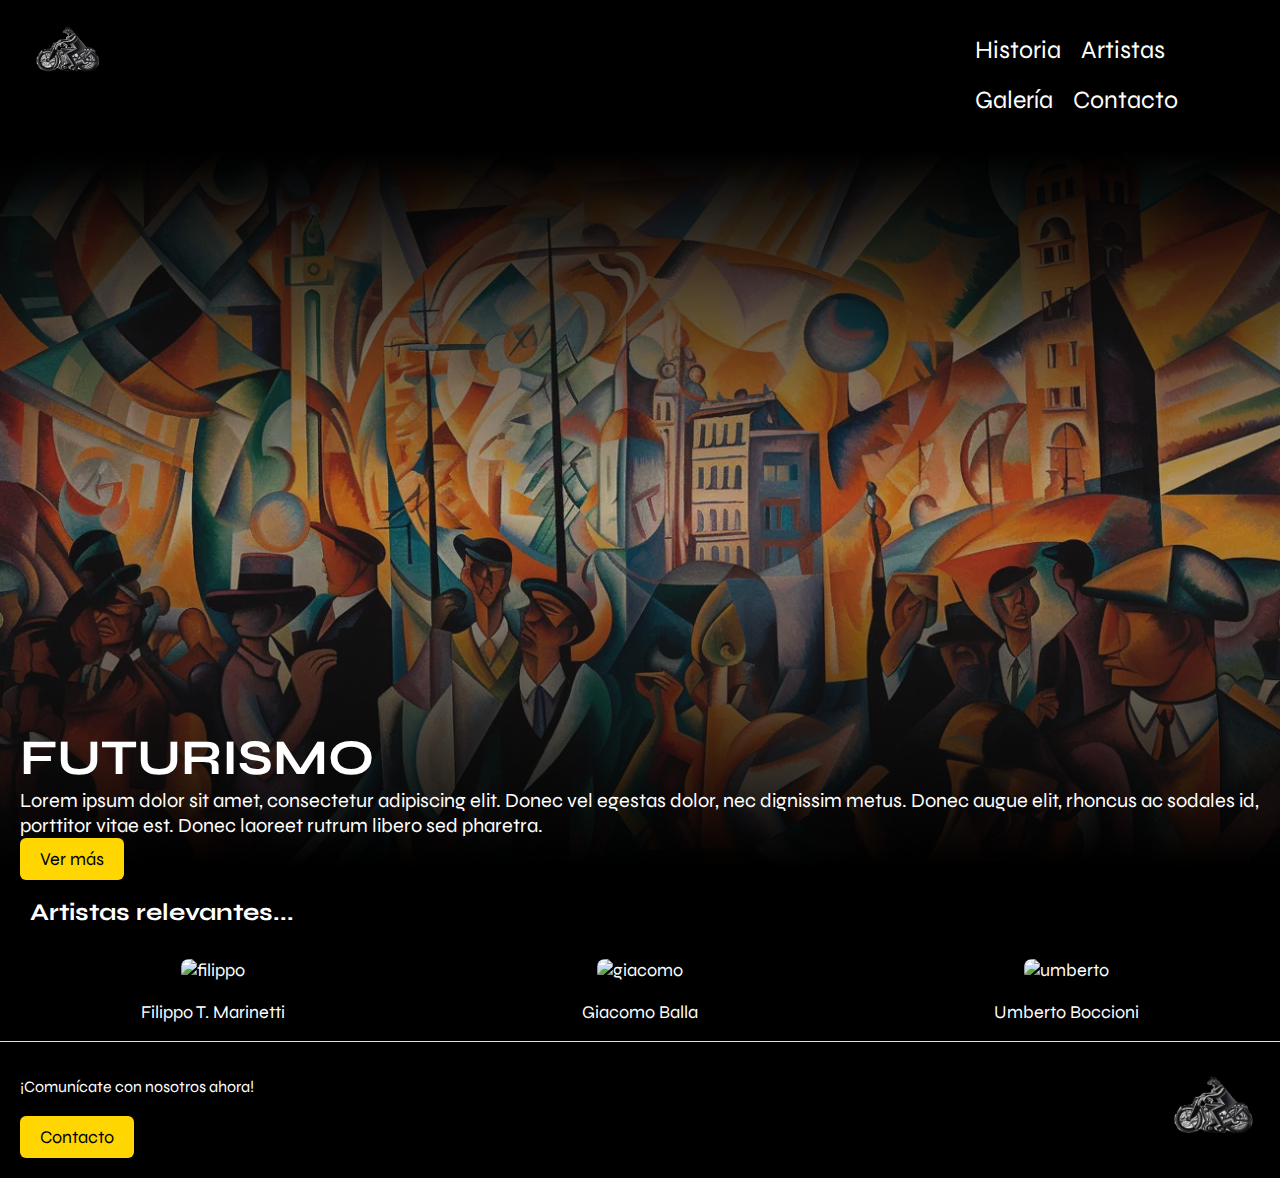
==== sitio-web/index.html @ cd4269a4 "Primer commit!" ====
<!DOCTYPE html>
<html lang="en">
<head>
    <meta charset="UTF-8">
    <meta name="viewport" content="width=device-width, initial-scale=1.0">
    <link rel="stylesheet" href="../sitio-web/CSS/estilos.css">
    <link rel="preconnect" href="https://fonts.googleapis.com">
    <link rel="preconnect" href="https://fonts.gstatic.com" crossorigin>
    <link href="https://fonts.googleapis.com/css2?family=Syne:wght@400..800&display=swap" rel="stylesheet">
    <title>Futurismo</title>
</head>
<body>
  <header>
    <nav>
      <div class="logo">
        <a href="../sitio-web/index.html"> <img src="../sitio-web/imagenes/logo-pagina.png" alt="logo-pagina"> </a>
      </div>
        <nav id="menu">
          <ul>
            <li><a href="../sitio-web/historia.html">Historia</a></li>
            <li><a href="../sitio-web/artistas.html">Artistas</a>
              <ul>
                  <li><a href="../sitio-web/vanguardia.html">Vanguardia</a></li>
                  <li><a href="../sitio-web/arquitectura.html">Arquitectura</a></li>
                </ul>
            </li>
            <li><a href="../sitio-web/galeria.html">Galería</a></li>
            <li><a href="#">Contacto</a></li>
         </ul>
        </nav>
    </nav>
  </header>
  <div>
    <img class="imagen-inicio" src="../sitio-web/imagenes/degrade.png" alt="imagen-inicio">
    <div class="texto-superpuesto">
      <h1>FUTURISMO</h1>
      <p class="info-home">Lorem ipsum dolor sit amet, consectetur adipiscing elit. Donec vel egestas dolor, nec dignissim metus. Donec augue elit, rhoncus ac sodales id, porttitor vitae est. Donec laoreet rutrum libero sed pharetra.</p>
      <button>Ver más</button>
    </div>
  </div>
    <h2>Artistas relevantes...</h2>
   
    <div class="contenedor-imagenes">
      <div class="imagen-artista">
        <a href="#">
          <img src="../sitio-web/imagenes/filippo.jpg" alt="filippo">
          <p>Filippo T. Marinetti</p>
        </a>
      </div>
      <div class="imagen-artista">
        <a href="#">
          <img src="../sitio-web/imagenes/giacomo.jpeg" alt="giacomo">
          <p>Giacomo Balla</p>
        </a>
      </div>
      <div class="imagen-artista">
        <a href="#">
          <img src="../sitio-web/imagenes/umberto.jpg" alt="umberto">
          <p>Umberto Boccioni</p>
        </a>
      </div>
    </div>
    
    <footer>
      <div class="linea-amarilla"></div>
      <div class="footer-content">
        <p>¡Comunícate con nosotros ahora!</p>
        <button>Contacto</button>
      </div>
      <div class="logo-footer">
        <a href="../sitio-web/index.html"><img src="../sitio-web/imagenes/logo-pagina.png" alt="logo-pagina"></a>
      </div>
    </footer>
    
</body>
</html>
---- sitio-web/CSS/estilos.css ----
/* NAVBAR */
body {
  margin: 0;
  padding: 0;
  background-color: black;
  color: white;
  font-family: 'Syne';

}

header {
  display: flex;
  justify-content: right;
  padding: 25px;
}


#menu ul {
  list-style:none;
  padding:0;
  justify-content: space-between;
  margin: 0 60px;
}
nav {
  display: flex;
  flex-direction: row;
}

nav img {
  width: 80px;
  transition: transform 0.3s ease;
}

.logo {
  margin-right: 800px;
}

#menu ul a {
  display:block;
  color:#fff;
  text-decoration:none;
  font-size:25px;
  padding:10px;
  font-family:"syne";

}
  
#menu ul li {
  position:relative;
  float:left;
  margin:0;
  padding:0;
  border-radius: 15px;
}
 
#menu ul li:hover {
  background-color: none;
}

#menu ul li:hover > a {
  color: yellow;
}

#menu ul ul {
  display:none;
  position:absolute;
  top:100%;
  left:0;
  padding:0;
}
 
#menu ul ul li {
  float:none;
  width:150px;
}
  
#menu ul ul a {
  line-height:125%;
  padding:10px 15px;
  margin: 0 -60px;
}
  
#menu ul li:hover > ul {
  display:block;
}


nav img:hover {
  transform: scale(1.6);
}

/*fin NAVBAR*/

/*HOME*/

body, html {
  margin: 0;
  padding: 0;
}

.contenedor-imagen {
  position: relative;
  width: 100%;
}

.imagen-inicio{
  width: 100%;
  height: auto;
  display: block; 
}

.texto-superpuesto {
  position: absolute;
  bottom: 20px;
  left: 20px;
  color: white;
}

.texto-superpuesto h1,
.texto-superpuesto p,
.texto-superpuesto button {
  margin: 0;
  padding: px;
}

.contenedor-imagenes {
  display: flex;
  justify-content: space-around;
}

.imagen1, .imagen2, .imagen3 {
  text-align: center;
}

.imagen1 img, .imagen2 img, .imagen3 img {
  width: 100%;
}

.info-home{
  font-size: 20px;
}

button {
  margin-top: 10px;
  background-color: #FFD600;
  color: rgb(0, 0, 0);
  border: none;
  border-radius: 6px;
  padding: 10px 20px;
  text-align: center;
  text-decoration: none; 
  font-size: 18px; 
  cursor: pointer;
  font-family: 'syne'
}

h2{
  margin: 30px;

}

.contenedor-imagenes {
  display: flex;
  justify-content: space-around;
  margin-top: 20px;
}

.imagen-artista {
  text-align: center;
  width: 15%; 
}

.imagen-artista img {
  width: 100%;
  border: 2px solid transparent;
  border-radius: 10px; 
  transition: border-color 0.3s ease; 
}

.imagen-artista a {
  color: white;
  margin-top: 10px;
  font-size: 18px;
  list-style: none;
  text-decoration: none;
}

.imagen-artista:hover img {
  border-color: yellow;
}

/* FOOTER */

footer {
  background-color: black;
  color: white;
  padding: 20px;
  text-align: left;
  position: relative;
}

.logo-footer {
  position: absolute;
  top: 50%;
  right: 20px;
  transform: translateY(-50%);
}

.logo-footer img {
  width: 100px;
}

.footer-content {
  margin-right: 100px; 
}

.footer-content p {
  margin-bottom: 10px;
}

.footer-content button {
  margin-right: 10px;
  background-color: #FFD600;
  color: black;
  border: none;
  border-radius: 6px;
  padding: 10px 20px;
  cursor: pointer;
}

.linea-amarilla {
  position: absolute;
  top: 0;
  left: 0;
  width: 100%;
  height: 1px;
  background-color: yellow;
}

/* fin FOOTER */

/* HISTORIA */
h1{
  font-size: 50px;
}
.container {
  display: flex;
  flex-direction: row;
  justify-content: space-between;
  margin-bottom: 20px;
}

.content, .image {
  flex-basis: calc(50% - 10px);
}

.image img {
  max-width: 100%;
  padding: 40px;
}

.texto-historia, .texto-historia2 {
  padding: 10px;
}

.titulo1 {
  margin:40px;
  font-size:30px ;
}

.texto-historia, .texto-historia2 {
  margin-bottom: 10px;
  padding: 40px;
}

.futuristas-famosos{
  width: 50%;
}

/*ARTISTAS */

.titulo-artistas {
  font-size: 40px;
}
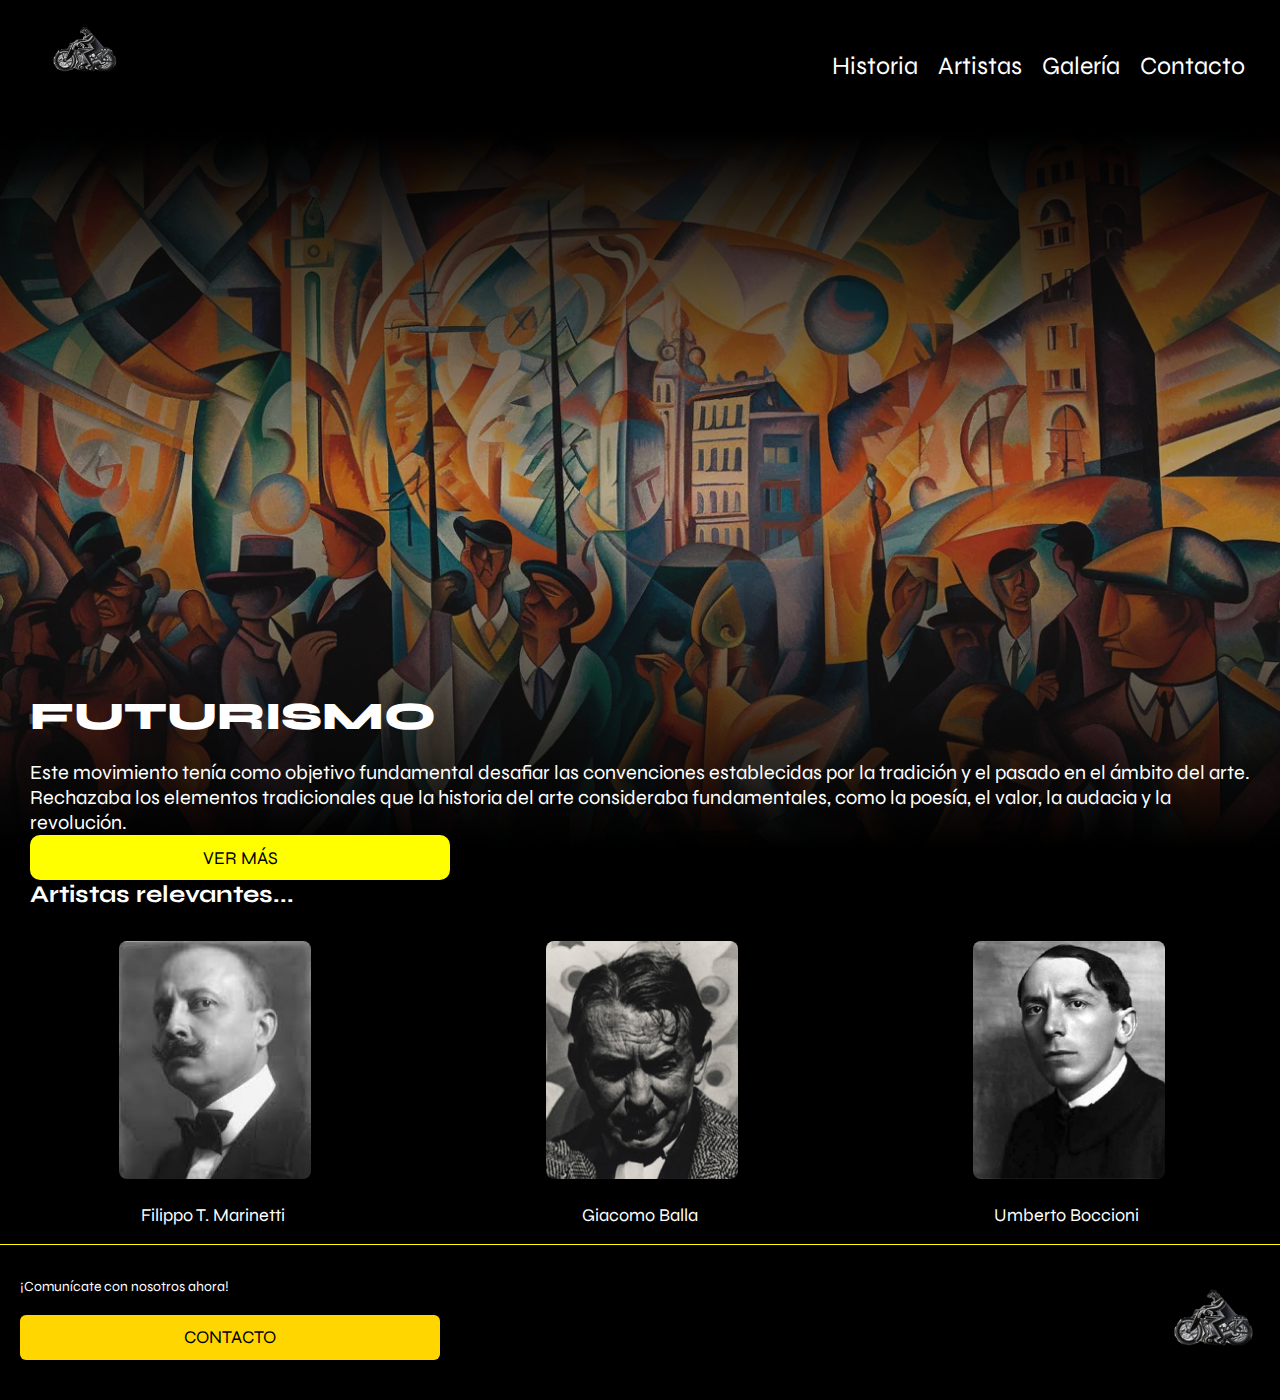
==== commit 33151a90: "ultimisimo commit loquita tremina el trabajo dale" ====
--- a/sitio-web/index.html
+++ b/sitio-web/index.html
@@ -33,9 +33,9 @@
   <div>
     <img class="imagen-inicio" src="../sitio-web/imagenes/degrade.png" alt="imagen-inicio">
     <div class="texto-superpuesto">
-      <h1>FUTURISMO</h1>
-      <p class="info-home">Lorem ipsum dolor sit amet, consectetur adipiscing elit. Donec vel egestas dolor, nec dignissim metus. Donec augue elit, rhoncus ac sodales id, porttitor vitae est. Donec laoreet rutrum libero sed pharetra.</p>
-      <button>Ver más</button>
+      <h1 class="futurismo">FUTURISMO</h1>
+      <p class="info-home"> Este movimiento tenía como objetivo fundamental desafiar las convenciones establecidas por la tradición y el pasado en el ámbito del arte. Rechazaba los elementos tradicionales que la historia del arte consideraba fundamentales, como la poesía, el valor, la audacia y la revolución. </p>
+      <button class="ver-mas">Ver más</button>
     </div>
   </div>
     <h2>Artistas relevantes...</h2>
@@ -43,20 +43,20 @@
     <div class="contenedor-imagenes">
       <div class="imagen-artista">
         <a href="#">
-          <img src="../sitio-web/imagenes/filippo.jpg" alt="filippo">
-          <p>Filippo T. Marinetti</p>
+          <img src="../sitio-web/imagenes/filippo.png" alt="filippo">
+          <p class="artistas">Filippo T. Marinetti</p>
         </a>
       </div>
       <div class="imagen-artista">
         <a href="#">
-          <img src="../sitio-web/imagenes/giacomo.jpeg" alt="giacomo">
-          <p>Giacomo Balla</p>
+          <img src="../sitio-web/imagenes/giacomo.png" alt="giacomo">
+          <p class="artistas">Giacomo Balla</p>
         </a>
       </div>
       <div class="imagen-artista">
         <a href="#">
-          <img src="../sitio-web/imagenes/umberto.jpg" alt="umberto">
-          <p>Umberto Boccioni</p>
+          <img src="../sitio-web/imagenes/umberto.png" alt="umberto">
+          <p class="artistas">Umberto Boccioni</p>
         </a>
       </div>
     </div>
@@ -64,7 +64,7 @@
     <footer>
       <div class="linea-amarilla"></div>
       <div class="footer-content">
-        <p>¡Comunícate con nosotros ahora!</p>
+        <p class="texto-footer">¡Comunícate con nosotros ahora!</p>
         <button>Contacto</button>
       </div>
       <div class="logo-footer">
--- a/sitio-web/CSS/estilos.css
+++ b/sitio-web/CSS/estilos.css
@@ -1,9 +1,9 @@
 /* NAVBAR */
-body {
+* body {
   margin: 0;
   padding: 0;
   background-color: black;
-  color: white;
+  color: white !important;
   font-family: 'Syne';
 
 }
@@ -19,7 +19,6 @@
   list-style:none;
   padding:0;
   justify-content: space-between;
-  margin: 0 60px;
 }
 nav {
   display: flex;
@@ -32,7 +31,7 @@
 }
 
 .logo {
-  margin-right: 800px;
+  margin-right: 700px;
 }
 
 #menu ul a {
@@ -76,8 +75,8 @@
   
 #menu ul ul a {
   line-height:125%;
-  padding:10px 15px;
-  margin: 0 -60px;
+  padding:5px 10px;
+  margin: 0 -10px;
 }
   
 #menu ul li:hover > ul {
@@ -88,6 +87,14 @@
 nav img:hover {
   transform: scale(1.6);
 }
+.info-home{
+  color: #ffffff;
+}
+.futurismo{
+  color: #ffffff;
+  font-weight: 800;
+  
+}
 
 /*fin NAVBAR*/
 
@@ -96,6 +103,12 @@
 body, html {
   margin: 0;
   padding: 0;
+  color: #ffffff;
+}
+
+.artistas{
+  color: #ffffff;
+  font-size: 18px;
 }
 
 .contenedor-imagen {
@@ -119,8 +132,8 @@
 .texto-superpuesto h1,
 .texto-superpuesto p,
 .texto-superpuesto button {
-  margin: 0;
-  padding: px;
+  margin: 0 10px;
+  padding: -15px;
 }
 
 .contenedor-imagenes {
@@ -141,17 +154,17 @@
 }
 
 button {
-  margin-top: 10px;
+  margin-top: 25px;
   background-color: #FFD600;
   color: rgb(0, 0, 0);
   border: none;
   border-radius: 6px;
-  padding: 10px 20px;
+  padding: 5px 30px;
   text-align: center;
   text-decoration: none; 
-  font-size: 18px; 
   cursor: pointer;
-  font-family: 'syne'
+  font-family: 'syne';
+  font-size: 18px;
 }
 
 h2{
@@ -216,6 +229,9 @@
 
 .footer-content p {
   margin-bottom: 10px;
+}
+.texto-footer{
+  color: #ffffff;
 }
 
 .footer-content button {
@@ -262,6 +278,10 @@
 .texto-historia, .texto-historia2 {
   padding: 10px;
 }
+.color-texto{
+  color: #ffffff;
+  font-size: 20px;
+}
 
 .titulo1 {
   margin:40px;
@@ -274,7 +294,7 @@
 }
 
 .futuristas-famosos{
-  width: 50%;
+  width: 80%;
 }
 
 /*ARTISTAS */
@@ -282,3 +302,125 @@
 .titulo-artistas {
   font-size: 40px;
 }
+/*CONTACTO */
+
+.contact_form{	
+	width: 460px; 
+  height: auto;
+  margin: 80px auto;
+	border-radius: 10px;  
+	padding-top: 30px;
+	padding-bottom: 20px;  
+  background-color: #c4c4c4; 
+  padding-left: 30px; 
+}
+
+
+input{
+	background-color: #fbfbfb; 
+	width: 408px; 
+	height: 40px; 
+	border-radius: 5px;  
+	border-style: solid; 
+	border-width: 1px; 
+	border-color: yellow; 
+	margin-top: 10px;  
+	padding-left: 10px;
+  margin-bottom: 20px; 
+}
+
+
+textarea{
+  background-color: #fbfbfb; 
+	width: 405px; 
+	height: 150px; 
+	border-radius: 5px;  
+	border-style: solid; 
+	border-width: 1px; 
+	border-color: yellow; 
+	margin-top: 10px;  
+	padding-left: 10px;
+  margin-bottom: 20px; 
+  padding-top: 15px; 
+}
+
+
+label{
+  display: block; 
+	float: center; 	
+}
+
+
+button{
+	height: 45px; 
+	padding-left: 5px;
+	padding-right: 5px; 	
+	margin-bottom: 20px; 
+	margin-top: 10px; 	
+	text-transform: uppercase;
+	background-color: yellow; 
+	border-color: yellow; 
+	border-style: solid; 
+	border-radius: 10px;	
+	width: 420px;   
+  cursor: pointer;
+}
+
+
+button p{
+	color: #fff; 
+}
+
+
+span{
+	color: #000000; 
+}
+
+
+.aviso{
+	font-size: 13px;  
+	color: #0e0e0e;  
+}
+
+
+h1{
+	font-size: 39px;  
+	text-align: letf; 
+	padding-bottom: 20px; 
+	color: #000000;
+}
+
+
+h3{
+	font-size: 16px; 
+	padding-bottom: 30px;
+	color: #000000;   
+}
+
+
+p{
+	font-size: 14px; 
+	color: #000000; 
+}
+
+
+::-webkit-input-placeholder {
+ color: #a8a8a8;
+}
+
+
+::-webkit-textarea-placeholder {
+ color: #a8a8a8;
+}
+
+
+.formulario input:focus{
+	outline:0;
+	border: 1px solid #a18e00;
+}
+
+
+.formulario textarea:focus{
+	outline:0;
+	border: 1px solid #c7b000;
+}
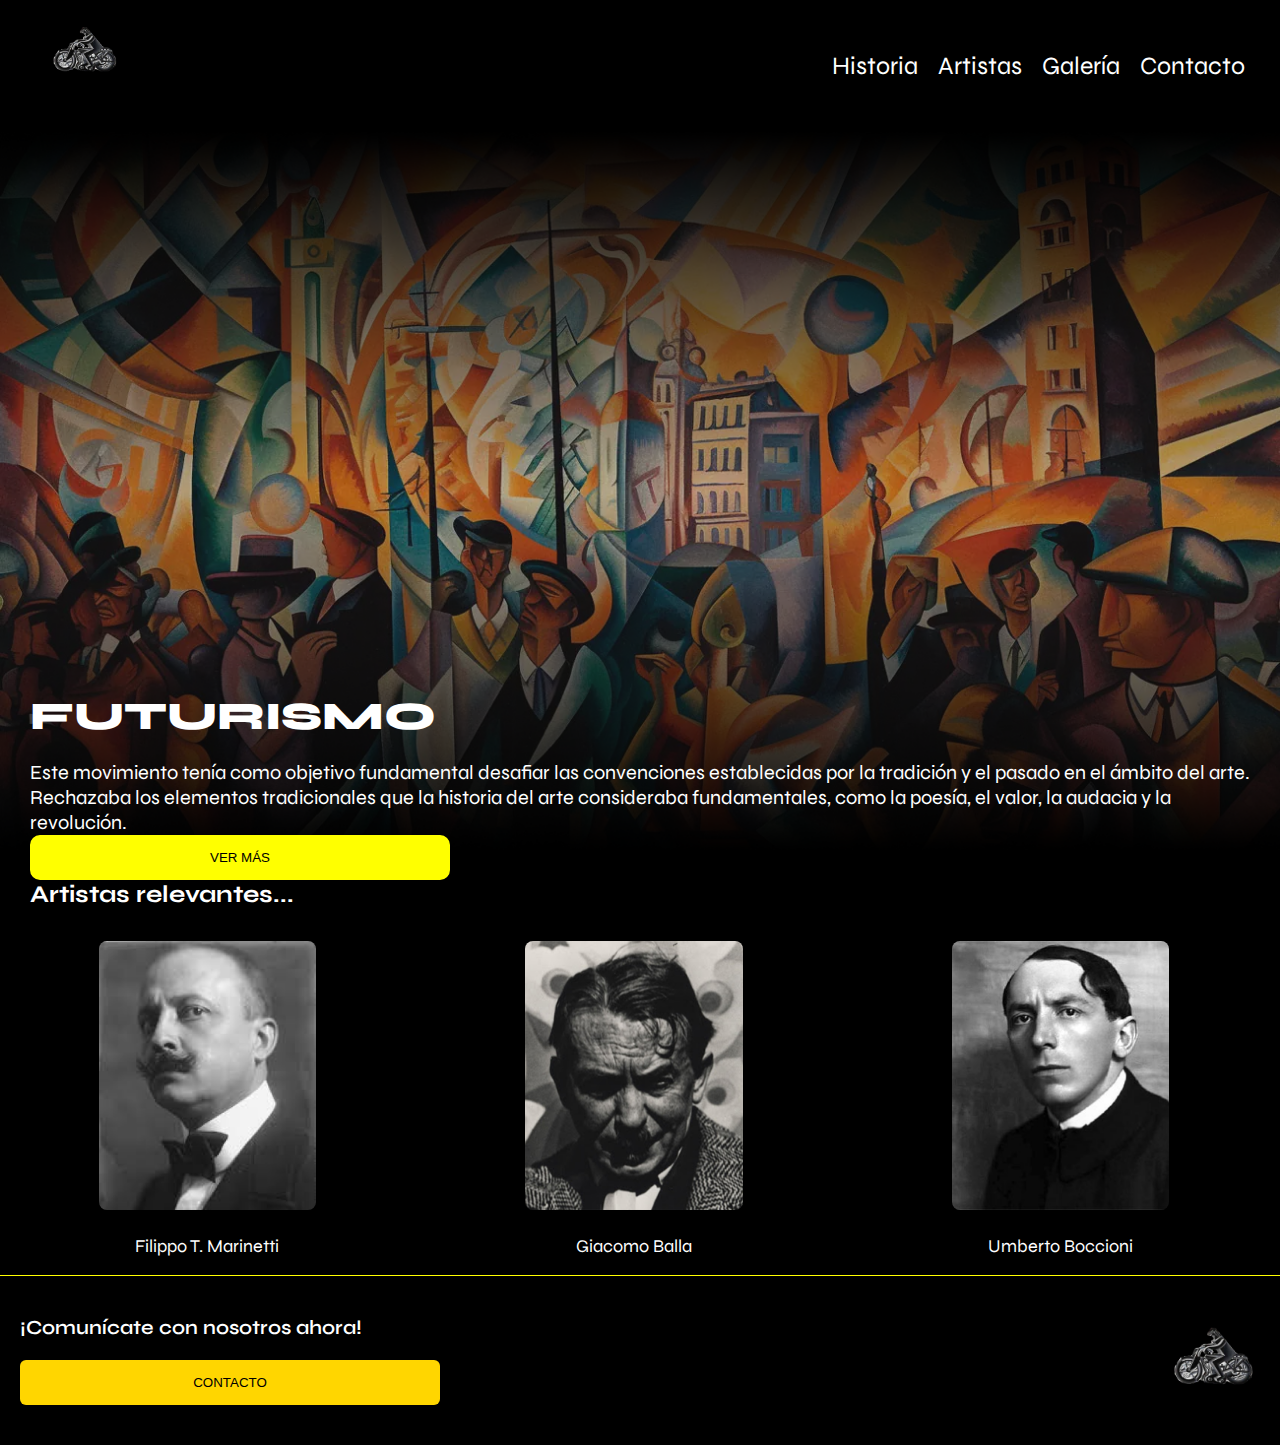
==== commit f5cddbe7: "borro los archivos que estan de más y agrego la galería" ====
--- a/sitio-web/index.html
+++ b/sitio-web/index.html
@@ -42,19 +42,19 @@
    
     <div class="contenedor-imagenes">
       <div class="imagen-artista">
-        <a href="#">
+        <a href="../sitio-web/artistas.html#filippo">
           <img src="../sitio-web/imagenes/filippo.png" alt="filippo">
           <p class="artistas">Filippo T. Marinetti</p>
         </a>
       </div>
-      <div class="imagen-artista">
-        <a href="#">
+      <div id="giacomo" class="imagen-artista">
+        <a href="../sitio-web/artistas.html#giacomo">
           <img src="../sitio-web/imagenes/giacomo.png" alt="giacomo">
           <p class="artistas">Giacomo Balla</p>
         </a>
       </div>
-      <div class="imagen-artista">
-        <a href="#">
+      <div id="umberto" class="imagen-artista">
+        <a href="../sitio-web/artistas.html#umberto">
           <img src="../sitio-web/imagenes/umberto.png" alt="umberto">
           <p class="artistas">Umberto Boccioni</p>
         </a>
--- a/sitio-web/CSS/estilos.css
+++ b/sitio-web/CSS/estilos.css
@@ -153,13 +153,13 @@
   font-size: 20px;
 }
 
-button {
+button .ver-mas {
   margin-top: 25px;
   background-color: #FFD600;
   color: rgb(0, 0, 0);
   border: none;
   border-radius: 6px;
-  padding: 5px 30px;
+  padding: 5px 10px;
   text-align: center;
   text-decoration: none; 
   cursor: pointer;
@@ -232,6 +232,8 @@
 }
 .texto-footer{
   color: #ffffff;
+  font-size: 20px;
+  font-weight: 600;
 }
 
 .footer-content button {
@@ -240,7 +242,7 @@
   color: black;
   border: none;
   border-radius: 6px;
-  padding: 10px 20px;
+  padding: 5px 10px;
   cursor: pointer;
 }
 
@@ -253,6 +255,7 @@
   background-color: yellow;
 }
 
+
 /* fin FOOTER */
 
 /* HISTORIA */
@@ -298,10 +301,39 @@
 }
 
 /*ARTISTAS */
-
-.titulo-artistas {
-  font-size: 40px;
-}
+.contenedor-artista {
+  display: flex;
+  justify-content: space-between;
+  align-items: center;
+  margin-bottom: 20px;
+}
+
+.imagen-artista {
+  width: 20%;
+  margin-right: 30px;
+  margin-left: 18px;
+}
+
+.imagen-artista img {
+  width: 85%;
+  border-radius: 10px;  
+}
+
+.texto-artista {
+  width: 70%; /* Ajusta el tamaño según tu preferencia */
+}
+
+.texto-artista h2 {
+  color: white;
+  font-size: 28px;
+}
+
+.texto-artistas {
+  color: white;
+  font-size: 18px;
+  margin-right: 30px;
+}
+
 /*CONTACTO */
 
 .contact_form{	
@@ -424,3 +456,96 @@
 	outline:0;
 	border: 1px solid #c7b000;
 }
+
+
+
+/*GALERIA*/
+
+.gallery {
+  display: flex;
+  flex-wrap: wrap;
+}
+.row {
+  width: 100%;
+  margin: 0;
+  display: flex;
+  gap: 10px;
+  justify-content: center;
+}
+
+.image-galeria {
+  position: relative;
+  width: 30%;
+
+}
+
+.image-galeria img {
+  width: 100%;
+  height: 400px; /*  cambiar de acuerdo a la pc*/
+  object-fit: cover;
+  
+}
+
+.overlay {
+  position: absolute;
+  top: 0;
+  bottom: 0;
+  left: 0;
+  right: 0;
+  background-color: rgba(0, 0, 0, 0.5);
+  opacity: 0;
+  transition: .5s ease;
+}
+
+.image-galeria:hover .overlay {
+  opacity: 1;
+}
+
+.text {
+  color: white;
+  font-size: 20px;
+  position: absolute;
+  top: 50%;
+  left: 50%;
+  transform: translate(-50%, -50%);
+  -ms-transform: translate(-50%, -50%);
+}
+
+/* Estilos para el popup */
+.modal {
+  display: none;
+  position: fixed;
+  z-index: 1;
+  padding-top: 100px;
+  left: 0;
+  top: 0;
+  width: 100%;
+  height: 100%;
+  overflow: auto;
+  background-color: rgb(0,0,0);
+  background-color: rgba(0,0,0,0.9);
+}
+
+.modal-content {
+  margin: auto;
+  display: block;
+  width: 80%;
+  max-width: 700px;
+}
+
+.close {
+  position: absolute;
+  top: 15px;
+  right: 35px;
+  color: #f1f1f1;
+  font-size: 40px;
+  font-weight: bold;
+  transition: 0.3s;
+}
+
+.close:hover,
+.close:focus {
+  color: #bbb;
+  text-decoration: none;
+  cursor: pointer;
+}
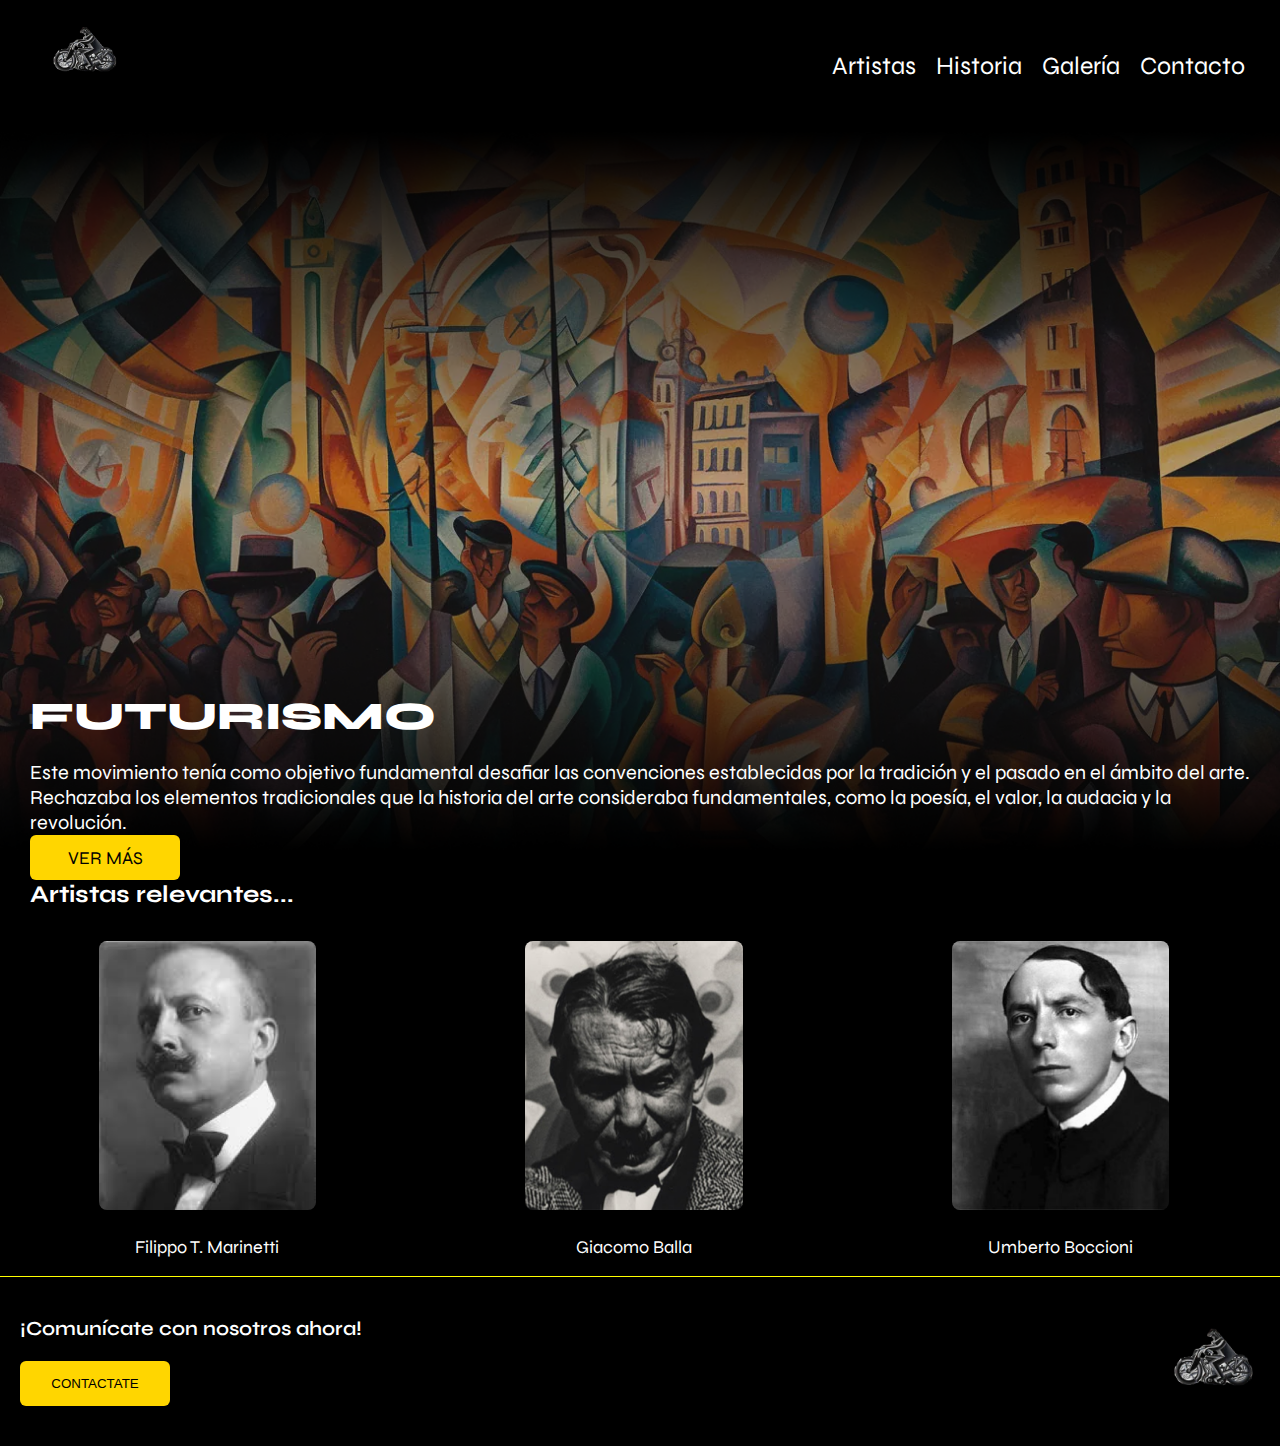
==== commit 3df40738: "TRABAJO TERMINADO ponele..." ====
--- a/sitio-web/index.html
+++ b/sitio-web/index.html
@@ -17,15 +17,14 @@
       </div>
         <nav id="menu">
           <ul>
-            <li><a href="../sitio-web/historia.html">Historia</a></li>
-            <li><a href="../sitio-web/artistas.html">Artistas</a>
+            <li><a href="../sitio-web/artistas.html">Artistas</a></li>
+            <li><a href="../sitio-web/historia.html">Historia</a>
               <ul>
-                  <li><a href="../sitio-web/vanguardia.html">Vanguardia</a></li>
                   <li><a href="../sitio-web/arquitectura.html">Arquitectura</a></li>
                 </ul>
             </li>
             <li><a href="../sitio-web/galeria.html">Galería</a></li>
-            <li><a href="#">Contacto</a></li>
+            <li><a href="../sitio-web/contacto.html">Contacto</a></li>
          </ul>
         </nav>
     </nav>
@@ -34,8 +33,8 @@
     <img class="imagen-inicio" src="../sitio-web/imagenes/degrade.png" alt="imagen-inicio">
     <div class="texto-superpuesto">
       <h1 class="futurismo">FUTURISMO</h1>
-      <p class="info-home"> Este movimiento tenía como objetivo fundamental desafiar las convenciones establecidas por la tradición y el pasado en el ámbito del arte. Rechazaba los elementos tradicionales que la historia del arte consideraba fundamentales, como la poesía, el valor, la audacia y la revolución. </p>
-      <button class="ver-mas">Ver más</button>
+      <p class="info-home">Este movimiento tenía como objetivo fundamental desafiar las convenciones establecidas por la tradición y el pasado en el ámbito del arte. Rechazaba los elementos tradicionales que la historia del arte consideraba fundamentales, como la poesía, el valor, la audacia y la revolución.</p>
+      <a href="../sitio-web/historia.html"> <button class="ver-mas">Ver más</button> </a>
     </div>
   </div>
     <h2>Artistas relevantes...</h2>
@@ -65,7 +64,7 @@
       <div class="linea-amarilla"></div>
       <div class="footer-content">
         <p class="texto-footer">¡Comunícate con nosotros ahora!</p>
-        <button>Contacto</button>
+        <a href="../sitio-web/contacto.html"> <button class="contactate">Contactate</button> </a>
       </div>
       <div class="logo-footer">
         <a href="../sitio-web/index.html"><img src="../sitio-web/imagenes/logo-pagina.png" alt="logo-pagina"></a>
--- a/sitio-web/CSS/estilos.css
+++ b/sitio-web/CSS/estilos.css
@@ -153,7 +153,7 @@
   font-size: 20px;
 }
 
-button .ver-mas {
+.ver-mas {
   margin-top: 25px;
   background-color: #FFD600;
   color: rgb(0, 0, 0);
@@ -193,7 +193,7 @@
 .imagen-artista a {
   color: white;
   margin-top: 10px;
-  font-size: 18px;
+  font-size: 20px;
   list-style: none;
   text-decoration: none;
 }
@@ -259,36 +259,37 @@
 /* fin FOOTER */
 
 /* HISTORIA */
-h1{
-  font-size: 50px;
-}
 .container {
   display: flex;
   flex-direction: row;
   justify-content: space-between;
+  align-items: center;
   margin-bottom: 20px;
 }
 
 .content, .image {
   flex-basis: calc(50% - 10px);
+  text-align: center;
+}
+
+.content{
+  text-align: left;
 }
 
 .image img {
   max-width: 100%;
-  padding: 40px;
+  margin: 0 auto;
 }
 
 .texto-historia, .texto-historia2 {
   padding: 10px;
-}
-.color-texto{
   color: #ffffff;
-  font-size: 20px;
+  font-size: 24px;
 }
 
 .titulo1 {
-  margin:40px;
-  font-size:30px ;
+  margin: 40px;
+  font-size: 30px;
 }
 
 .texto-historia, .texto-historia2 {
@@ -296,16 +297,17 @@
   padding: 40px;
 }
 
-.futuristas-famosos{
-  width: 80%;
+.futuristas-famosos {
+  width: 60%;
 }
 
 /*ARTISTAS */
+
 .contenedor-artista {
   display: flex;
   justify-content: space-between;
   align-items: center;
-  margin-bottom: 20px;
+  margin-bottom: 50px;
 }
 
 .imagen-artista {
@@ -320,7 +322,7 @@
 }
 
 .texto-artista {
-  width: 70%; /* Ajusta el tamaño según tu preferencia */
+  width: 70%;
 }
 
 .texto-artista h2 {
@@ -335,7 +337,6 @@
 }
 
 /*CONTACTO */
-
 .contact_form{	
 	width: 460px; 
   height: auto;
@@ -343,7 +344,9 @@
 	border-radius: 10px;  
 	padding-top: 30px;
 	padding-bottom: 20px;  
-  background-color: #c4c4c4; 
+  background-color: #000000;
+  border-style: solid;
+  border-color: #ffffff;
   padding-left: 30px; 
 }
 
@@ -355,7 +358,7 @@
 	border-radius: 5px;  
 	border-style: solid; 
 	border-width: 1px; 
-	border-color: yellow; 
+	border-color: rgb(0, 0, 0); 
 	margin-top: 10px;  
 	padding-left: 10px;
   margin-bottom: 20px; 
@@ -369,7 +372,7 @@
 	border-radius: 5px;  
 	border-style: solid; 
 	border-width: 1px; 
-	border-color: yellow; 
+	border-color: rgb(0, 0, 0); 
 	margin-top: 10px;  
 	padding-left: 10px;
   margin-bottom: 20px; 
@@ -390,49 +393,47 @@
 	margin-bottom: 20px; 
 	margin-top: 10px; 	
 	text-transform: uppercase;
-	background-color: yellow; 
-	border-color: yellow; 
-	border-style: solid; 
+	background-color: yellow;  
 	border-radius: 10px;	
-	width: 420px;   
+	width: 150px;   
   cursor: pointer;
 }
 
 
 button p{
-	color: #fff; 
+	color: #000000; 
 }
 
 
 span{
-	color: #000000; 
+	color: #ffffff; 
 }
 
 
 .aviso{
 	font-size: 13px;  
-	color: #0e0e0e;  
+	color: #f5f5f5;  
 }
 
 
 h1{
 	font-size: 39px;  
-	text-align: letf; 
+	text-align: left; 
 	padding-bottom: 20px; 
-	color: #000000;
+	color: #ffffff;
 }
 
 
 h3{
+	font-size: 20px; 
+	padding-bottom: 30px;
+	color: #ffffff;   
+}
+
+
+p{
 	font-size: 16px; 
-	padding-bottom: 30px;
-	color: #000000;   
-}
-
-
-p{
-	font-size: 14px; 
-	color: #000000; 
+	color: #ffffff; 
 }
 
 
@@ -481,7 +482,7 @@
 
 .image-galeria img {
   width: 100%;
-  height: 400px; /*  cambiar de acuerdo a la pc*/
+  height: 400px; 
   object-fit: cover;
   
 }
@@ -509,9 +510,10 @@
   left: 50%;
   transform: translate(-50%, -50%);
   -ms-transform: translate(-50%, -50%);
-}
-
-/* Estilos para el popup */
+  text-align: center;
+}
+
+/* popup */
 .modal {
   display: none;
   position: fixed;
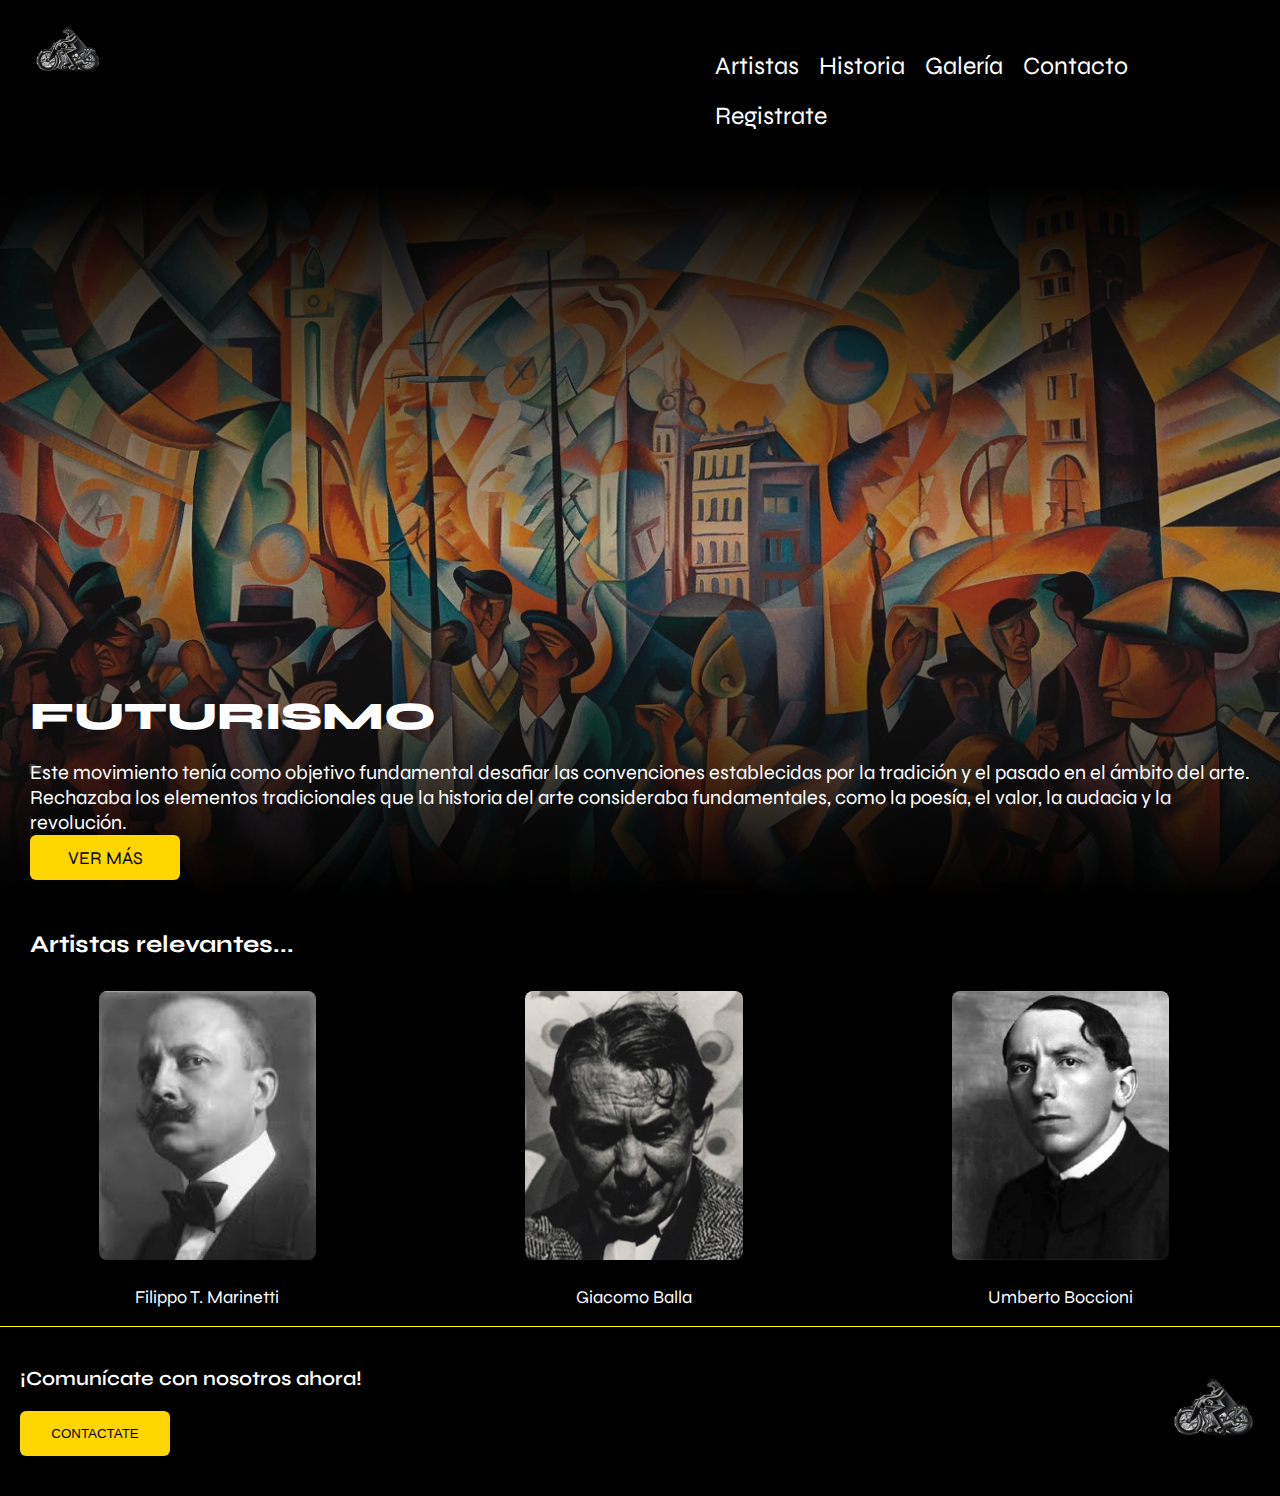
==== commit a7efd9f2: "Add files via upload" ====
--- a/sitio-web/index.html
+++ b/sitio-web/index.html
@@ -6,14 +6,13 @@
     <link rel="stylesheet" href="../sitio-web/CSS/estilos.css">
     <link rel="preconnect" href="https://fonts.googleapis.com">
     <link rel="preconnect" href="https://fonts.gstatic.com" crossorigin>
-    <link href="https://fonts.googleapis.com/css2?family=Syne:wght@400..800&display=swap" rel="stylesheet">
-    <title>Futurismo</title>
+    <link href="https://fonts.googleapis.com/css2?family=Syne:wght@400..800&display=swap" rel="stylesheet">    <title>Futurismo</title>
 </head>
 <body>
   <header>
     <nav>
-      <div class="logo">
-        <a href="../sitio-web/index.html"> <img src="../sitio-web/imagenes/logo-pagina.png" alt="logo-pagina"> </a>
+      <div>
+        <a href="../sitio-web/index.html"> <img src="../sitio-web/imagenes/logo-pagina.png" alt="logo-pagina" class="logo"> </a>
       </div>
         <nav id="menu">
           <ul>
@@ -25,6 +24,7 @@
             </li>
             <li><a href="../sitio-web/galeria.html">Galería</a></li>
             <li><a href="../sitio-web/contacto.html">Contacto</a></li>
+            <li><a href="../sitio-web/form_registro.php">Registrate</a></li>
          </ul>
         </nav>
     </nav>
--- a/sitio-web/CSS/estilos.css
+++ b/sitio-web/CSS/estilos.css
@@ -25,13 +25,13 @@
   flex-direction: row;
 }
 
-nav img {
+nav .logo {
   width: 80px;
   transition: transform 0.3s ease;
 }
 
 .logo {
-  margin-right: 700px;
+  margin-right: 600px;
 }
 
 #menu ul a {
@@ -49,7 +49,7 @@
   float:left;
   margin:0;
   padding:0;
-  border-radius: 15px;
+
 }
  
 #menu ul li:hover {
@@ -84,7 +84,7 @@
 }
 
 
-nav img:hover {
+nav .logo:hover {
   transform: scale(1.6);
 }
 .info-home{
@@ -284,7 +284,6 @@
 .texto-historia, .texto-historia2 {
   padding: 10px;
   color: #ffffff;
-  font-size: 24px;
 }
 
 .titulo1 {
@@ -299,6 +298,9 @@
 
 .futuristas-famosos {
   width: 60%;
+}
+.color-texto{
+  font-size: 20px;
 }
 
 /*ARTISTAS */
@@ -337,6 +339,7 @@
 }
 
 /*CONTACTO */
+
 .contact_form{	
 	width: 460px; 
   height: auto;
@@ -347,7 +350,7 @@
   background-color: #000000;
   border-style: solid;
   border-color: #ffffff;
-  padding-left: 30px; 
+  padding-left: 30px;
 }
 
 
@@ -551,3 +554,5 @@
   text-decoration: none;
   cursor: pointer;
 }
+
+
